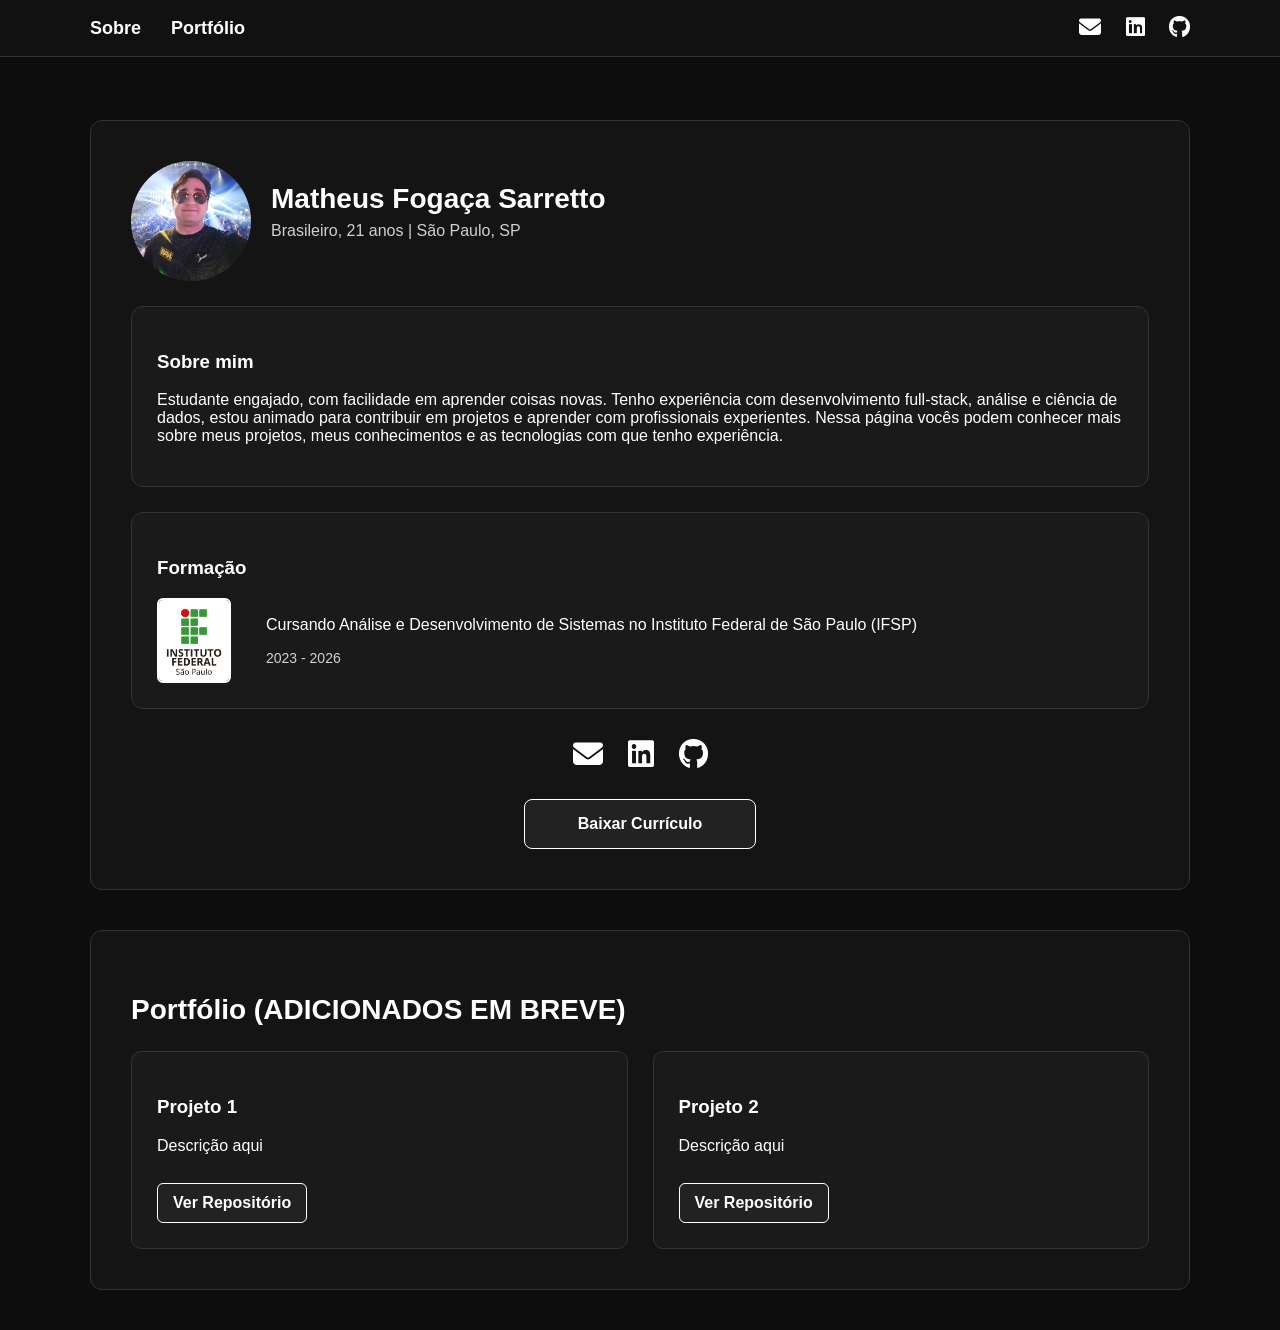
==== index.html @ 4f8167c9 "Update" ====
<!DOCTYPE html>
<html lang="pt-BR">
<head>
    <meta charset="UTF-8">
    <meta name="viewport" content="width=device-width, initial-scale=1.0">
    <title>Portfólio</title>
    <link rel="stylesheet" href="style.css">
    <link rel="stylesheet" href="https://cdnjs.cloudflare.com/ajax/libs/font-awesome/6.5.0/css/all.min.css">
</head>

<body>

    <header>
        <div class="header-container">
            
            <nav class="menu-left">
                <ul>
                    <li><a href="#sobre">Sobre</a></li>
                    <li><a href="#portfolio">Portfólio</a></li>
                </ul>
            </nav>

            <div class="menu-right">
                <a href="mailto:matheus.sarretto@gmail.com"><i class="fa fa-envelope"></i></a>
                <a href="https://www.linkedin.com/in/matheus-sarretto/" target="_blank"><i class="fab fa-linkedin"></i></a>
                <a href="https://github.com/MatheusSarretto" target="_blank"><i class="fab fa-github"></i></a>
            </div>
        </div>
    </header>

    <main class="main-container">

        <section id="sobre" class="bloco-visivel">
            <div class="profile">
                <img src="assets/foto_perfil.jpg" alt="Foto de Perfil" class="profile-photo">

                <div class="profile-info">
                    <h1 class="profile-name">Matheus Fogaça Sarretto</h1>
                    <p class="profile-description">
                        Brasileiro, 21 anos | São Paulo, SP
                    </p>
                </div>
            </div>


            <div class="sobre-bloco">
                <h3>Sobre mim</h3>
                <p>
                    Estudante engajado, com facilidade em aprender coisas novas. Tenho experiência com desenvolvimento full-stack, análise e ciência de dados, estou animado para contribuir em projetos e aprender com profissionais experientes. Nessa página vocês podem conhecer mais sobre meus projetos, meus conhecimentos e as tecnologias com que tenho experiência.
                </p>
            </div>

            <div class="sobre-bloco">
                <h3>Formação</h3>

                <div class="formacao">
                    <img src="assets/logo_ifsp.jpg" alt="Logo IFSP" class="logo-formacao">

                    <div>
                        <p>Cursando Análise e Desenvolvimento de Sistemas no Instituto Federal de São Paulo (IFSP)</p>
                        <p class="periodo">2023 - 2026</p>
                    </div>
                </div>
            </div>

            <div class="contatos">
                <a href="mailto:matheus.sarretto@gmail.com"><i class="fa fa-envelope"></i></a>
                <a href="https://www.linkedin.com/in/matheus-sarretto/" target="_blank"><i class="fab fa-linkedin"></i></a>
                <a href="https://github.com/MatheusSarretto" target="_blank"><i class="fab fa-github"></i></a>
            </div>

            <a href="assets/Curriculo_MatheusSarretto.pdf" class="btn-curriculo" download>Baixar Currículo</a>
        </section>

        <section id="portfolio" class="bloco-visivel">

            <h2 class="titulo-secao">Portfólio (ADICIONADOS EM BREVE)</h2>

            <div class="projetos">

                <div class="projeto-card">
                    <h3>Projeto 1</h3>
                    <p>Descrição aqui</p>
                    <a href="#" target="_blank" class="btn-projeto">Ver Repositório</a>
                </div>

                <div class="projeto-card">
                    <h3>Projeto 2</h3>
                    <p>Descrição aqui</p>
                    <a href="#" target="_blank" class="btn-projeto">Ver Repositório</a>
                </div>

            </div>
        </section>
    </main>

    <script src="script.js"></script>
</body>
</html>
---- style.css ----
/* GERAL */
body {
    margin: 0;
    background-color: #0d0d0d;
    color: white;
    font-family: Arial, sans-serif;
}

/* HEADER */
header {
    position: fixed;
    top: 0;
    width: 100%;
    background: #111;
    border-bottom: 1px solid #333;
    z-index: 1000;
}

.header-container {
    display: flex;
    justify-content: space-between;
    align-items: center;
    max-width: 1100px;
    margin: 0 auto;
    padding: 15px 0;
}


.menu-left ul {
    list-style: none;
    display: flex;
    gap: 30px;
    margin: 0;
    padding: 0;
}

.menu-left li a {
    text-decoration: none;
    color: white;
    font-weight: bold;
    font-size: 18px;
    transition: 0.3s;
}

.menu-left li a:hover {
    color: #ccc;
}

.menu-right a {
    color: white;
    margin-left: 20px;
    font-size: 22px;
    transition: 0.3s;
}

.menu-right a:hover {
    color: #ccc;
}

/* CONTAINER PRINCIPAL */
.main-container {
    margin-top: 120px;
    max-width: 1100px;
    margin-left: auto;
    margin-right: auto;
}

/* BLOCOS VISIVEIS */
.bloco-visivel {
    background: #141414;
    padding: 40px;
    margin-bottom: 40px;
    border-radius: 12px;
    border: 1px solid #333;
}

.titulo-secao {
    margin-bottom: 25px;
    font-size: 28px;
}

/* SOBRE */
.profile {
    display: flex;
    align-items: center;
    gap: 20px;
}

.profile-photo {
    width: 120px;
    height: 120px;
    border-radius: 50%;
    object-fit: cover;
}

.profile-info {
    display: flex;
    flex-direction: column;
}

.profile-name {
    font-size: 28px;
    font-weight: 700;
    margin: 0;
}

.profile-description {
    font-size: 16px;
    color: white;
    opacity: 80%;
    margin-top: 5px;
    max-width: 400px;
    line-height: 1.4;
}

.sobre-bloco {
    margin-top: 25px;
    background: #1a1a1a;
    padding: 25px;
    border-radius: 12px;
    border: 1px solid #333;
}

.logo-formacao {
    width: 70px;
    height: auto;
    margin-right: 15px;
    border: 2px solid white;
    border-radius: 6px;
}

.formacao {
    display: flex;
    align-items: center;
    gap: 20px;
}

.periodo {
    margin-top: 5px;
    opacity: 0.8;
    font-size: 14px;
}

.contatos {
    display: flex;
    justify-content: center;
    gap: 25px;
    margin-top: 30px;
}

.contatos i {
    font-size: 30px;
    color: white;
    transition: 0.3s;
}

.contatos i:hover {
    color: #ccc;
}

.btn-curriculo {
    display: block;
    width: 200px;
    margin: 30px auto 0;
    padding: 15px;
    text-align: center;
    background: #222;
    border-radius: 8px;
    text-decoration: none;
    border: 1px solid white;
    color: white;
    font-weight: bold;
    transition: 0.3s;
}

.btn-curriculo:hover {
    background: #444;
}

/* PORTFÓLIO */
.projetos {
    display: grid;
    grid-template-columns: 1fr 1fr;
    gap: 25px;
}

.projeto-card {
    background: #1a1a1a;
    padding: 25px;
    border-radius: 10px;
    border: 1px solid #333;
}

.btn-projeto {
    display: inline-block;
    margin-top: 12px;
    padding: 10px 15px;
    text-decoration: none;
    background: #222;
    border-radius: 6px;
    border: 1px solid white;
    color: white;
    font-weight: bold;
    transition: 0.3s;
}

.btn-projeto:hover {
    background: #444;
}
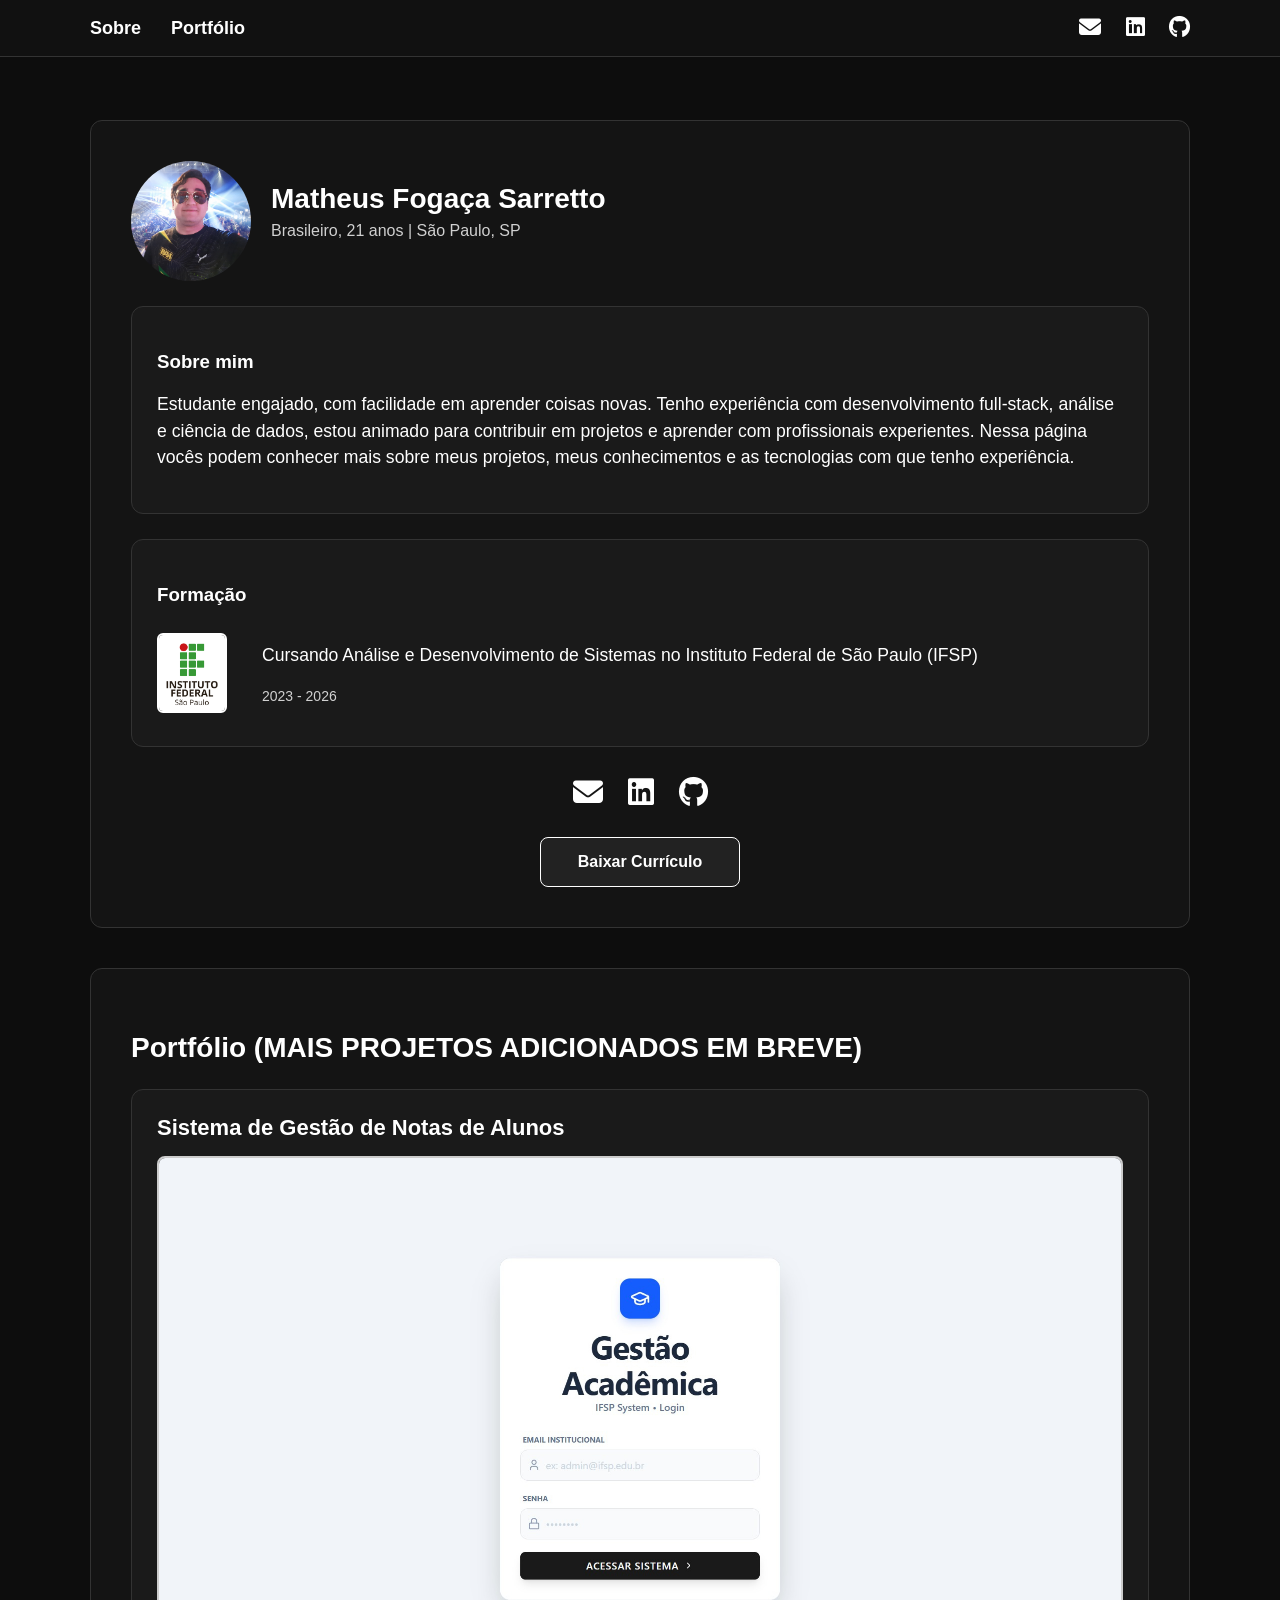
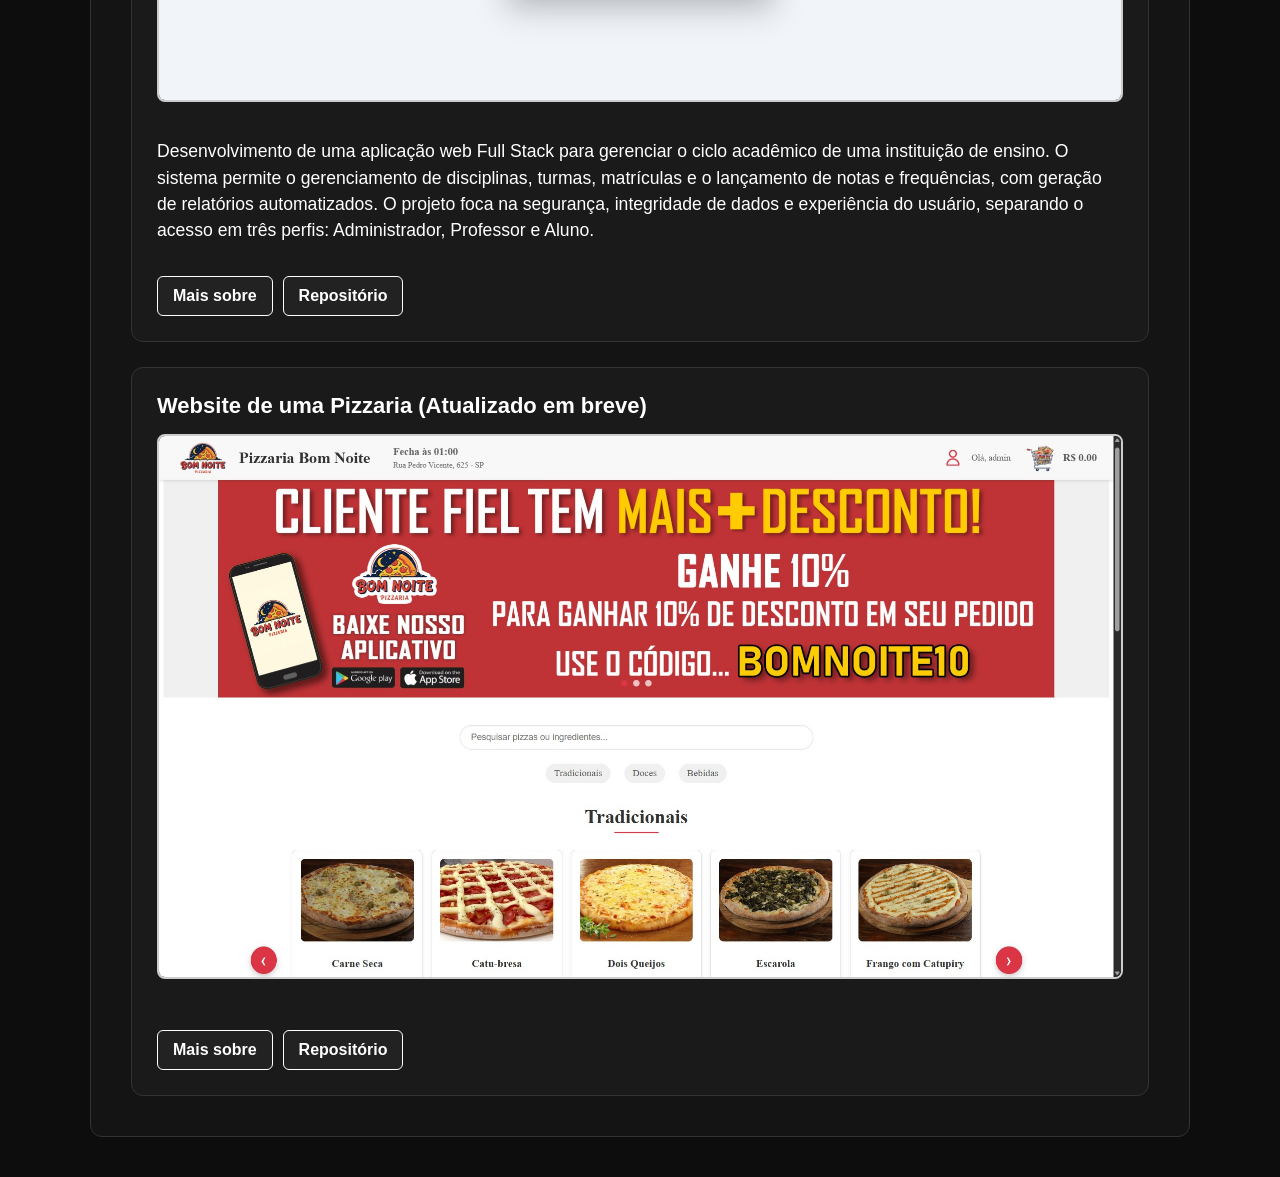
==== commit 4ec7fe8d: "Update" ====
--- a/index.html
+++ b/index.html
@@ -69,25 +69,36 @@
                 <a href="https://github.com/MatheusSarretto" target="_blank"><i class="fab fa-github"></i></a>
             </div>
 
-            <a href="assets/Curriculo_MatheusSarretto.pdf" class="btn-curriculo" download>Baixar Currículo</a>
+            <a href="assets/Curriculo_MatheusSarretto.pdf" class="btn-center" download>Baixar Currículo</a>
         </section>
 
         <section id="portfolio" class="bloco-visivel">
+            <h2 class="titulo-secao">Portfólio (MAIS PROJETOS ADICIONADOS EM BREVE)</h2>
+            <div class="projects">
 
-            <h2 class="titulo-secao">Portfólio (ADICIONADOS EM BREVE)</h2>
-
-            <div class="projetos">
-
-                <div class="projeto-card">
-                    <h3>Projeto 1</h3>
-                    <p>Descrição aqui</p>
-                    <a href="#" target="_blank" class="btn-projeto">Ver Repositório</a>
+                <div class="project-card">
+                    <h3 class="project-title">Sistema de Gestão de Notas de Alunos</h3>
+                    <img src="pages/gestaodenotas/gestaodenotas-1.jpg" alt="Imagem do Projeto" class="project-image">
+                    <p class="project-description">
+                        Desenvolvimento de uma aplicação web Full Stack para gerenciar o ciclo
+                        acadêmico de uma instituição de ensino. O sistema permite o gerenciamento de
+                        disciplinas, turmas, matrículas e o lançamento de notas e frequências, com geração de
+                        relatórios automatizados. O projeto foca na segurança, integridade de dados e experiência
+                        do usuário, separando o acesso em três perfis: Administrador, Professor e Aluno.</p>
+                    <div class="project-buttons">
+                        <a href="pages/gestaodenotas.html" class="btn-project">Mais sobre</a>
+                        <a href="https://github.com/MatheusSarretto/LP3" target="_blank" class="btn-project">Repositório</a>
+                    </div>
                 </div>
 
-                <div class="projeto-card">
-                    <h3>Projeto 2</h3>
-                    <p>Descrição aqui</p>
-                    <a href="#" target="_blank" class="btn-projeto">Ver Repositório</a>
+                <div class="project-card">
+                    <h3 class="project-title">Website de uma Pizzaria (Atualizado em breve)</h3>
+                    <img src="pages/projetopizzaria/projetopizzaria-1.jpg" alt="Imagem do Projeto" class="project-image">
+                    <p class="project-description"> </p>
+                    <div class="project-buttons">
+                        <a href="" class="btn-project">Mais sobre</a>
+                        <a href="" target="_blank" class="btn-project">Repositório</a>
+                    </div>
                 </div>
 
             </div>
--- a/style.css
+++ b/style.css
@@ -4,6 +4,16 @@
     background-color: #0d0d0d;
     color: white;
     font-family: Arial, sans-serif;
+}
+
+* {
+    box-sizing: border-box;
+}
+
+p {
+    color: white;
+    font-size: 1.1rem;
+    line-height: 1.5;
 }
 
 /* HEADER */
@@ -74,6 +84,17 @@
     border: 1px solid #333;
 }
 
+.bloco-visivel-menor {
+    background: #141414;
+    width: fit-content;
+    padding: 40px;
+    margin-bottom: 40px;
+    border-radius: 12px;
+    border: 1px solid #333;
+    margin-left: auto;
+    margin-right: auto;
+}
+
 .titulo-secao {
     margin-bottom: 25px;
     font-size: 28px;
@@ -158,7 +179,7 @@
     color: #ccc;
 }
 
-.btn-curriculo {
+.btn-center {
     display: block;
     width: 200px;
     margin: 30px auto 0;
@@ -173,25 +194,53 @@
     transition: 0.3s;
 }
 
-.btn-curriculo:hover {
+.btn-center:hover {
     background: #444;
 }
 
-/* PORTFÓLIO */
-.projetos {
+
+/* Portfolio */
+.projects {
     display: grid;
-    grid-template-columns: 1fr 1fr;
+    grid-template-columns: 1fr;
     gap: 25px;
-}
-
-.projeto-card {
+    width: 100%;
+}
+
+.project-card {
     background: #1a1a1a;
     padding: 25px;
-    border-radius: 10px;
+    border-radius: 12px;
     border: 1px solid #333;
 }
 
-.btn-projeto {
+.project-title {
+    margin-top: 0;
+    margin-bottom: 15px;
+    font-size: 22px;
+    font-weight: 700;
+}
+
+.project-image {
+    width: 100%;
+    height: auto;
+    border: 2px solid #ccc;
+    border-radius: 8px;
+    margin-bottom: 15px;
+}
+
+.project-description {
+    color: white;
+    margin-bottom: 20px;
+}
+
+.project-buttons {
+    display: flex;
+    justify-content: flex-start;
+    gap: 10px;
+}
+
+.btn-project {
     display: inline-block;
     margin-top: 12px;
     padding: 10px 15px;
@@ -204,6 +253,65 @@
     transition: 0.3s;
 }
 
-.btn-projeto:hover {
+.btn-project:hover {
     background: #444;
 }
+
+/* DETALHES PROJETO */
+.details-title {
+    font-size: 32px;
+    margin-bottom: 20px;
+    font-weight: 700;
+}
+
+.details-subtitle {
+    font-size: 24px;
+    margin-top: 40px;
+}
+
+.details-description {
+    color: white;
+    font-size: 18px;
+    line-height: 1.6;
+    margin-bottom: 20px;
+}
+
+.description-center {
+    color: white;
+    font-size: 18px;
+    line-height: 1.6;
+    margin-bottom: 20px;
+    text-align: center;
+}
+
+.details-image {
+    width: 100%;
+    border: 2px solid #ccc;
+    border-radius: 10px;
+    margin-bottom: 5px;
+}
+
+.image-wrapper {
+    text-align: center;
+    margin-bottom: 0px;
+    margin-bottom: 20px;
+}
+
+.image-caption {
+    margin-top: 0;
+    font-size: 1.1rem;
+    color: #ccc;
+    font-style: italic;
+}
+
+.details-ul {
+    list-style: circle;
+    padding-bottom: 20px;
+}
+
+.details-li {
+    color: white;
+    font-size: 1.1rem;
+    margin: 10px;
+    line-height: 1.5;
+}
